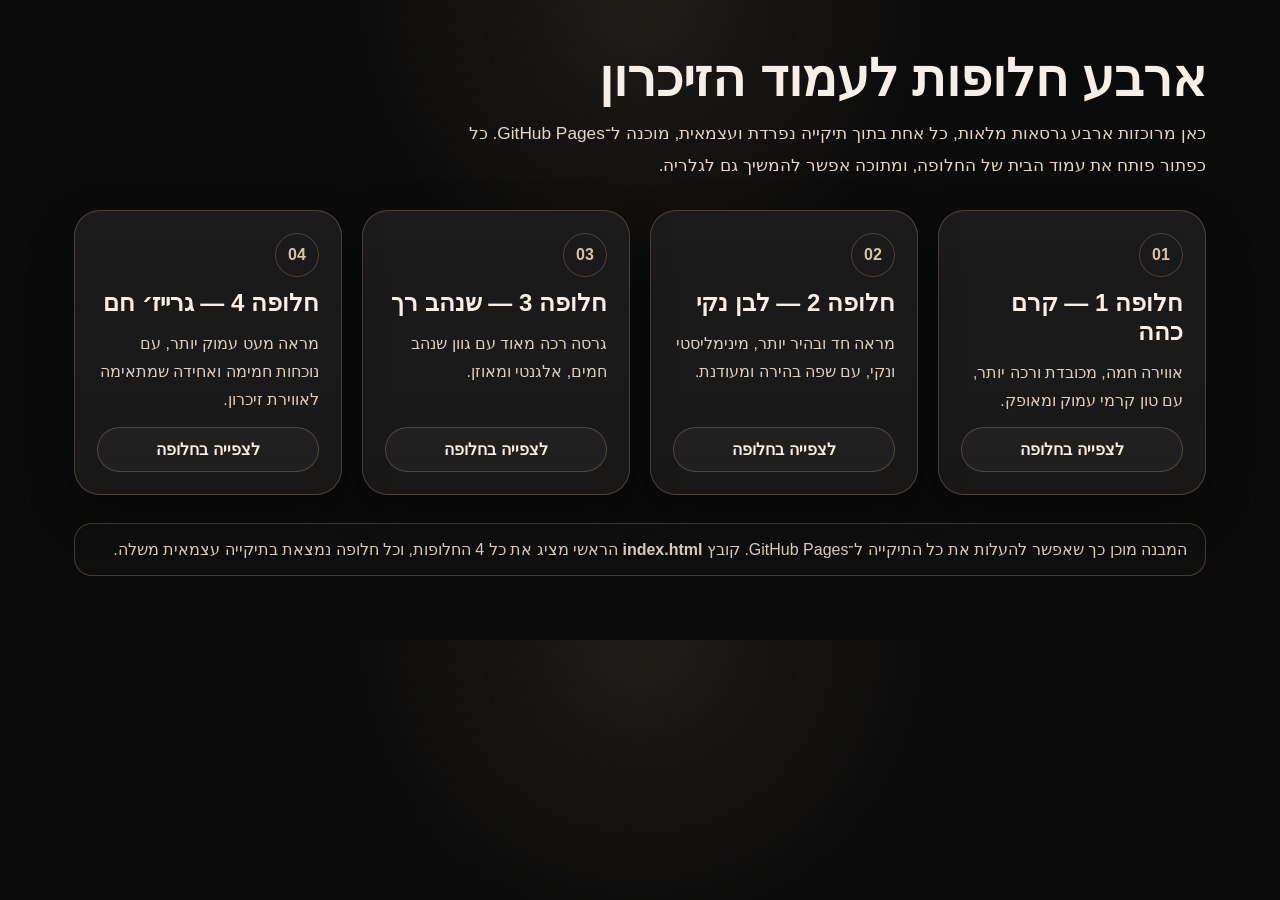
==== index.html @ 383883bc "Add files via upload" ====
<!doctype html>
<html lang="he" dir="rtl">
<head>
  <meta charset="utf-8" />
  <meta name="viewport" content="width=device-width, initial-scale=1" />
  <title>עמודי זיכרון — 4 חלופות</title>
  <style>
    :root{
      --bg:#0b0b0b; --panel:#141414; --panel2:#1b1b1b; --line:rgba(214,184,145,.26);
      --text:#f6efe7; --soft:#d8c3a8; --muted:#b7a58f;
    }
    *{box-sizing:border-box}
    body{margin:0;font-family:Assistant,Arial,sans-serif;background:radial-gradient(circle at top, rgba(214,184,145,.10), transparent 32%), var(--bg);color:var(--text)}
    .wrap{max-width:1180px;margin:0 auto;padding:48px 24px 64px}
    h1{margin:0 0 10px;font-size:clamp(2rem,4vw,3.35rem);font-weight:700}
    .lead{max-width:760px;color:#e5d8c8;font-size:1.08rem;line-height:1.85;margin:0 0 28px}
    .grid{display:grid;grid-template-columns:repeat(auto-fit,minmax(240px,1fr));gap:20px;margin-top:18px}
    .card{background:linear-gradient(180deg,rgba(255,255,255,.03),rgba(255,255,255,.015)),var(--panel);border:1px solid var(--line);border-radius:26px;padding:22px;display:flex;flex-direction:column;gap:12px;min-height:240px;box-shadow:0 18px 46px rgba(0,0,0,.3)}
    .num{inline-size:44px;block-size:44px;border-radius:50%;display:grid;place-items:center;border:1px solid var(--line);color:var(--soft);font-weight:700}
    .title{font-size:1.5rem;font-weight:700;line-height:1.2}
    .desc{color:#ddd0c0;line-height:1.8;font-size:.98rem;flex:1}
    .btn{display:inline-flex;align-items:center;justify-content:center;padding:12px 18px;border-radius:999px;border:1px solid var(--line);color:var(--text);text-decoration:none;background:rgba(255,255,255,.03);font-weight:700}
    .btn:hover{background:rgba(214,184,145,.08)}
    .note{margin-top:28px;padding:16px 18px;border:1px solid var(--line);border-radius:18px;color:#d9cab8;background:rgba(255,255,255,.02)}
  </style>
</head>
<body>
  <div class="wrap">
    <h1>ארבע חלופות לעמוד הזיכרון</h1>
    <p class="lead">כאן מרוכזות ארבע גרסאות מלאות, כל אחת בתוך תיקייה נפרדת ועצמאית, מוכנה ל־GitHub Pages. כל כפתור פותח את עמוד הבית של החלופה, ומתוכה אפשר להמשיך גם לגלריה.</p>
    <div class="grid">
      <article class="card">
        <div class="num">01</div>
        <div class="title">חלופה 1 — קרם כהה</div>
        <div class="desc">אווירה חמה, מכובדת ורכה יותר, עם טון קרמי עמוק ומאופק.</div>
        <a class="btn" href="option-1-dark-cream/index.html">לצפייה בחלופה</a>
      </article>
      <article class="card">
        <div class="num">02</div>
        <div class="title">חלופה 2 — לבן נקי</div>
        <div class="desc">מראה חד ובהיר יותר, מינימליסטי ונקי, עם שפה בהירה ומעודנת.</div>
        <a class="btn" href="option-2-clean-white/index.html">לצפייה בחלופה</a>
      </article>
      <article class="card">
        <div class="num">03</div>
        <div class="title">חלופה 3 — שנהב רך</div>
        <div class="desc">גרסה רכה מאוד עם גוון שנהב חמים, אלגנטי ומאוזן.</div>
        <a class="btn" href="option-3-soft-ivory/index.html">לצפייה בחלופה</a>
      </article>
      <article class="card">
        <div class="num">04</div>
        <div class="title">חלופה 4 — גרייז׳ חם</div>
        <div class="desc">מראה מעט עמוק יותר, עם נוכחות חמימה ואחידה שמתאימה לאווירת זיכרון.</div>
        <a class="btn" href="option-4-warm-greige/index.html">לצפייה בחלופה</a>
      </article>
    </div>
    <div class="note">המבנה מוכן כך שאפשר להעלות את כל התיקייה ל־GitHub Pages. קובץ <strong>index.html</strong> הראשי מציג את כל 4 החלופות, וכל חלופה נמצאת בתיקייה עצמאית משלה.</div>
  </div>
</body>
</html>
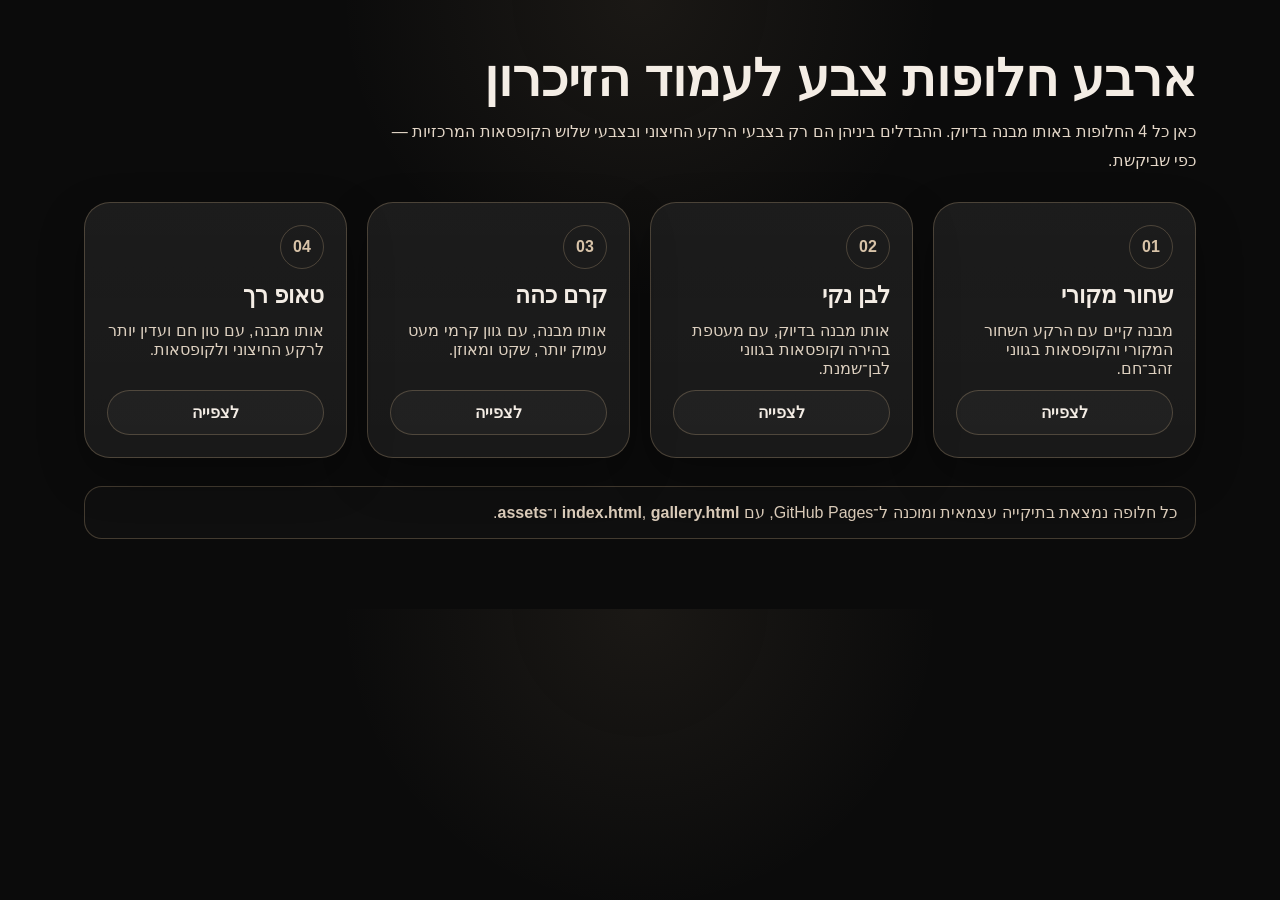
==== commit bc730c1c: "Add files via upload" ====
--- a/index.html
+++ b/index.html
@@ -3,58 +3,31 @@
 <head>
   <meta charset="utf-8" />
   <meta name="viewport" content="width=device-width, initial-scale=1" />
-  <title>עמודי זיכרון — 4 חלופות</title>
+  <title>4 חלופות צבע — עמוד זיכרון</title>
   <style>
-    :root{
-      --bg:#0b0b0b; --panel:#141414; --panel2:#1b1b1b; --line:rgba(214,184,145,.26);
-      --text:#f6efe7; --soft:#d8c3a8; --muted:#b7a58f;
-    }
-    *{box-sizing:border-box}
-    body{margin:0;font-family:Assistant,Arial,sans-serif;background:radial-gradient(circle at top, rgba(214,184,145,.10), transparent 32%), var(--bg);color:var(--text)}
-    .wrap{max-width:1180px;margin:0 auto;padding:48px 24px 64px}
-    h1{margin:0 0 10px;font-size:clamp(2rem,4vw,3.35rem);font-weight:700}
-    .lead{max-width:760px;color:#e5d8c8;font-size:1.08rem;line-height:1.85;margin:0 0 28px}
-    .grid{display:grid;grid-template-columns:repeat(auto-fit,minmax(240px,1fr));gap:20px;margin-top:18px}
-    .card{background:linear-gradient(180deg,rgba(255,255,255,.03),rgba(255,255,255,.015)),var(--panel);border:1px solid var(--line);border-radius:26px;padding:22px;display:flex;flex-direction:column;gap:12px;min-height:240px;box-shadow:0 18px 46px rgba(0,0,0,.3)}
-    .num{inline-size:44px;block-size:44px;border-radius:50%;display:grid;place-items:center;border:1px solid var(--line);color:var(--soft);font-weight:700}
-    .title{font-size:1.5rem;font-weight:700;line-height:1.2}
-    .desc{color:#ddd0c0;line-height:1.8;font-size:.98rem;flex:1}
-    .btn{display:inline-flex;align-items:center;justify-content:center;padding:12px 18px;border-radius:999px;border:1px solid var(--line);color:var(--text);text-decoration:none;background:rgba(255,255,255,.03);font-weight:700}
-    .btn:hover{background:rgba(214,184,145,.08)}
-    .note{margin-top:28px;padding:16px 18px;border:1px solid var(--line);border-radius:18px;color:#d9cab8;background:rgba(255,255,255,.02)}
+    :root{--bg:#0b0b0b;--panel:#151515;--line:rgba(214,184,145,.26);--text:#f4ede5;--soft:#d8c3a8}
+    *{box-sizing:border-box} body{margin:0;font-family:Assistant,Arial,sans-serif;background:radial-gradient(circle at top, rgba(214,184,145,.08), transparent 34%), var(--bg);color:var(--text)}
+    .wrap{max-width:1160px;margin:0 auto;padding:48px 24px 70px}
+    h1{margin:0 0 10px;font-size:clamp(2rem,4vw,3.4rem)}
+    p{line-height:1.8} .lead{max-width:820px;color:#e4d7c8;margin:0 0 26px}
+    .grid{display:grid;grid-template-columns:repeat(auto-fit,minmax(240px,1fr));gap:20px}
+    .card{background:linear-gradient(180deg,rgba(255,255,255,.03),rgba(255,255,255,.015)),var(--panel);border:1px solid var(--line);border-radius:26px;padding:22px;display:flex;flex-direction:column;gap:12px;min-height:250px;box-shadow:0 18px 46px rgba(0,0,0,.28)}
+    .num{inline-size:44px;block-size:44px;border-radius:50%;display:grid;place-items:center;border:1px solid var(--line);color:var(--soft);font-weight:800}
+    .title{font-size:1.45rem;font-weight:800}.desc{color:#ddd0c0;flex:1}.btn{display:inline-flex;justify-content:center;align-items:center;padding:12px 18px;border-radius:999px;border:1px solid var(--line);color:var(--text);text-decoration:none;background:rgba(255,255,255,.03);font-weight:800}.btn:hover{background:rgba(214,184,145,.08)}
+    .note{margin-top:28px;padding:16px 18px;border-radius:18px;border:1px solid var(--line);background:rgba(255,255,255,.02);color:#d9cab8}
   </style>
 </head>
 <body>
   <div class="wrap">
-    <h1>ארבע חלופות לעמוד הזיכרון</h1>
-    <p class="lead">כאן מרוכזות ארבע גרסאות מלאות, כל אחת בתוך תיקייה נפרדת ועצמאית, מוכנה ל־GitHub Pages. כל כפתור פותח את עמוד הבית של החלופה, ומתוכה אפשר להמשיך גם לגלריה.</p>
+    <h1>ארבע חלופות צבע לעמוד הזיכרון</h1>
+    <p class="lead">כאן כל 4 החלופות באותו מבנה בדיוק. ההבדלים ביניהן הם רק בצבעי הרקע החיצוני ובצבעי שלוש הקופסאות המרכזיות — כפי שביקשת.</p>
     <div class="grid">
-      <article class="card">
-        <div class="num">01</div>
-        <div class="title">חלופה 1 — קרם כהה</div>
-        <div class="desc">אווירה חמה, מכובדת ורכה יותר, עם טון קרמי עמוק ומאופק.</div>
-        <a class="btn" href="option-1-dark-cream/index.html">לצפייה בחלופה</a>
-      </article>
-      <article class="card">
-        <div class="num">02</div>
-        <div class="title">חלופה 2 — לבן נקי</div>
-        <div class="desc">מראה חד ובהיר יותר, מינימליסטי ונקי, עם שפה בהירה ומעודנת.</div>
-        <a class="btn" href="option-2-clean-white/index.html">לצפייה בחלופה</a>
-      </article>
-      <article class="card">
-        <div class="num">03</div>
-        <div class="title">חלופה 3 — שנהב רך</div>
-        <div class="desc">גרסה רכה מאוד עם גוון שנהב חמים, אלגנטי ומאוזן.</div>
-        <a class="btn" href="option-3-soft-ivory/index.html">לצפייה בחלופה</a>
-      </article>
-      <article class="card">
-        <div class="num">04</div>
-        <div class="title">חלופה 4 — גרייז׳ חם</div>
-        <div class="desc">מראה מעט עמוק יותר, עם נוכחות חמימה ואחידה שמתאימה לאווירת זיכרון.</div>
-        <a class="btn" href="option-4-warm-greige/index.html">לצפייה בחלופה</a>
-      </article>
+      <article class="card"><div class="num">01</div><div class="title">שחור מקורי</div><div class="desc">מבנה קיים עם הרקע השחור המקורי והקופסאות בגווני זהב־חם.</div><a class="btn" href="option-1-original-black/index.html">לצפייה</a></article>
+      <article class="card"><div class="num">02</div><div class="title">לבן נקי</div><div class="desc">אותו מבנה בדיוק, עם מעטפת בהירה וקופסאות בגווני לבן־שמנת.</div><a class="btn" href="option-2-clean-white/index.html">לצפייה</a></article>
+      <article class="card"><div class="num">03</div><div class="title">קרם כהה</div><div class="desc">אותו מבנה, עם גוון קרמי מעט עמוק יותר, שקט ומאוזן.</div><a class="btn" href="option-3-dark-cream/index.html">לצפייה</a></article>
+      <article class="card"><div class="num">04</div><div class="title">טאופ רך</div><div class="desc">אותו מבנה, עם טון חם ועדין יותר לרקע החיצוני ולקופסאות.</div><a class="btn" href="option-4-soft-taupe/index.html">לצפייה</a></article>
     </div>
-    <div class="note">המבנה מוכן כך שאפשר להעלות את כל התיקייה ל־GitHub Pages. קובץ <strong>index.html</strong> הראשי מציג את כל 4 החלופות, וכל חלופה נמצאת בתיקייה עצמאית משלה.</div>
+    <div class="note">כל חלופה נמצאת בתיקייה עצמאית ומוכנה ל־GitHub Pages, עם <strong>index.html</strong>, <strong>gallery.html</strong> ו־<strong>assets</strong>.</div>
   </div>
 </body>
 </html>
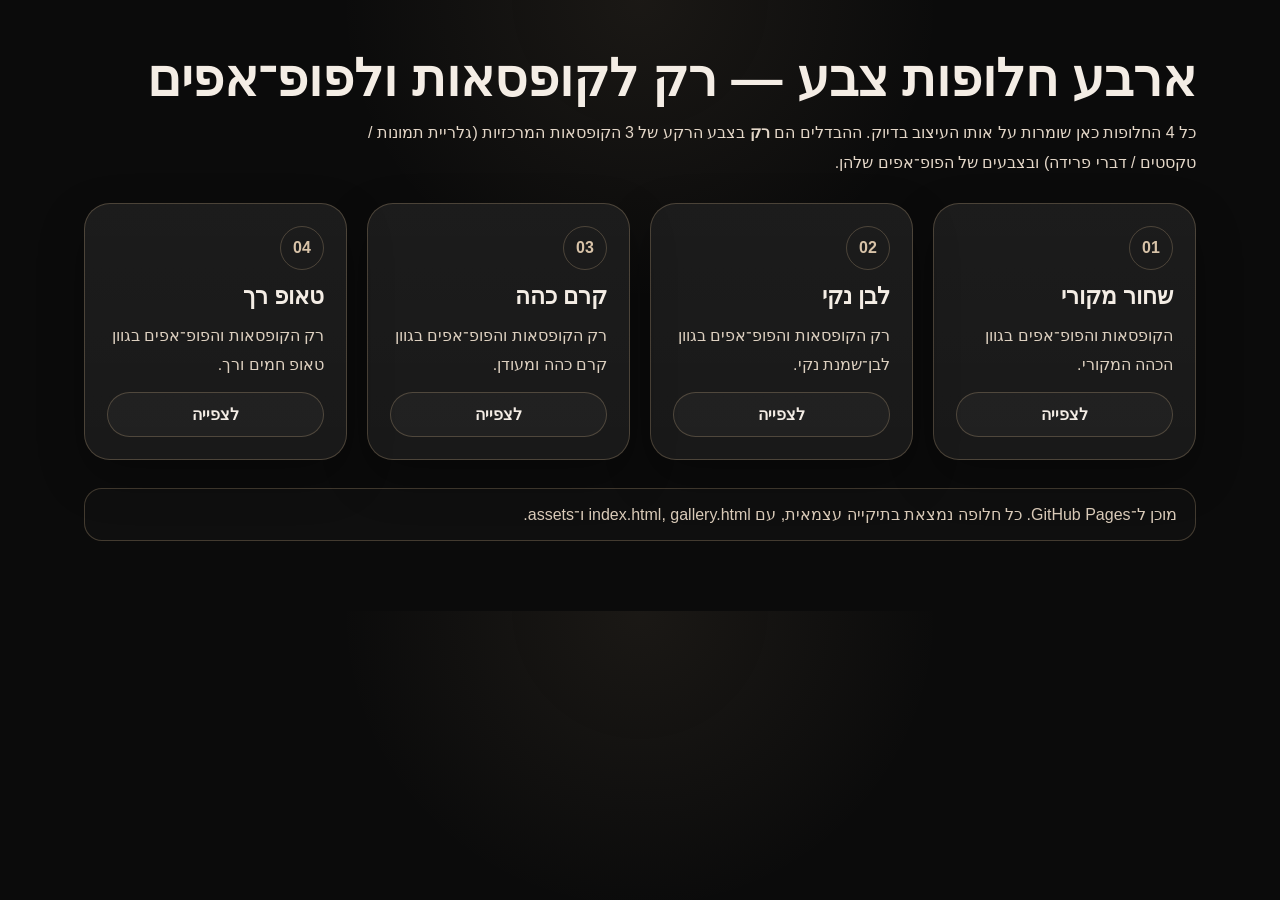
==== commit 9fc76d39: "Add files via upload" ====
--- a/index.html
+++ b/index.html
@@ -3,31 +3,31 @@
 <head>
   <meta charset="utf-8" />
   <meta name="viewport" content="width=device-width, initial-scale=1" />
-  <title>4 חלופות צבע — עמוד זיכרון</title>
+  <title>4 חלופות צבע — לקופסאות ולפופ־אפים בלבד</title>
   <style>
     :root{--bg:#0b0b0b;--panel:#151515;--line:rgba(214,184,145,.26);--text:#f4ede5;--soft:#d8c3a8}
     *{box-sizing:border-box} body{margin:0;font-family:Assistant,Arial,sans-serif;background:radial-gradient(circle at top, rgba(214,184,145,.08), transparent 34%), var(--bg);color:var(--text)}
     .wrap{max-width:1160px;margin:0 auto;padding:48px 24px 70px}
     h1{margin:0 0 10px;font-size:clamp(2rem,4vw,3.4rem)}
-    p{line-height:1.8} .lead{max-width:820px;color:#e4d7c8;margin:0 0 26px}
+    .lead{max-width:860px;color:#e4d7c8;line-height:1.85;margin:0 0 26px}
     .grid{display:grid;grid-template-columns:repeat(auto-fit,minmax(240px,1fr));gap:20px}
     .card{background:linear-gradient(180deg,rgba(255,255,255,.03),rgba(255,255,255,.015)),var(--panel);border:1px solid var(--line);border-radius:26px;padding:22px;display:flex;flex-direction:column;gap:12px;min-height:250px;box-shadow:0 18px 46px rgba(0,0,0,.28)}
     .num{inline-size:44px;block-size:44px;border-radius:50%;display:grid;place-items:center;border:1px solid var(--line);color:var(--soft);font-weight:800}
-    .title{font-size:1.45rem;font-weight:800}.desc{color:#ddd0c0;flex:1}.btn{display:inline-flex;justify-content:center;align-items:center;padding:12px 18px;border-radius:999px;border:1px solid var(--line);color:var(--text);text-decoration:none;background:rgba(255,255,255,.03);font-weight:800}.btn:hover{background:rgba(214,184,145,.08)}
+    .title{font-size:1.45rem;font-weight:800}.desc{color:#ddd0c0;flex:1;line-height:1.8}.btn{display:inline-flex;justify-content:center;align-items:center;padding:12px 18px;border-radius:999px;border:1px solid var(--line);color:var(--text);text-decoration:none;background:rgba(255,255,255,.03);font-weight:800}.btn:hover{background:rgba(214,184,145,.08)}
     .note{margin-top:28px;padding:16px 18px;border-radius:18px;border:1px solid var(--line);background:rgba(255,255,255,.02);color:#d9cab8}
   </style>
 </head>
 <body>
   <div class="wrap">
-    <h1>ארבע חלופות צבע לעמוד הזיכרון</h1>
-    <p class="lead">כאן כל 4 החלופות באותו מבנה בדיוק. ההבדלים ביניהן הם רק בצבעי הרקע החיצוני ובצבעי שלוש הקופסאות המרכזיות — כפי שביקשת.</p>
+    <h1>ארבע חלופות צבע — רק לקופסאות ולפופ־אפים</h1>
+    <p class="lead">כל 4 החלופות כאן שומרות על אותו העיצוב בדיוק. ההבדלים הם <strong>רק</strong> בצבע הרקע של 3 הקופסאות המרכזיות (גלריית תמונות / טקסטים / דברי פרידה) ובצבעים של הפופ־אפים שלהן.</p>
     <div class="grid">
-      <article class="card"><div class="num">01</div><div class="title">שחור מקורי</div><div class="desc">מבנה קיים עם הרקע השחור המקורי והקופסאות בגווני זהב־חם.</div><a class="btn" href="option-1-original-black/index.html">לצפייה</a></article>
-      <article class="card"><div class="num">02</div><div class="title">לבן נקי</div><div class="desc">אותו מבנה בדיוק, עם מעטפת בהירה וקופסאות בגווני לבן־שמנת.</div><a class="btn" href="option-2-clean-white/index.html">לצפייה</a></article>
-      <article class="card"><div class="num">03</div><div class="title">קרם כהה</div><div class="desc">אותו מבנה, עם גוון קרמי מעט עמוק יותר, שקט ומאוזן.</div><a class="btn" href="option-3-dark-cream/index.html">לצפייה</a></article>
-      <article class="card"><div class="num">04</div><div class="title">טאופ רך</div><div class="desc">אותו מבנה, עם טון חם ועדין יותר לרקע החיצוני ולקופסאות.</div><a class="btn" href="option-4-soft-taupe/index.html">לצפייה</a></article>
+      <article class="card"><div class="num">01</div><div class="title">שחור מקורי</div><div class="desc">הקופסאות והפופ־אפים בגוון הכהה המקורי.</div><a class="btn" href="option-1-original-black/index.html">לצפייה</a></article>
+      <article class="card"><div class="num">02</div><div class="title">לבן נקי</div><div class="desc">רק הקופסאות והפופ־אפים בגוון לבן־שמנת נקי.</div><a class="btn" href="option-2-clean-white/index.html">לצפייה</a></article>
+      <article class="card"><div class="num">03</div><div class="title">קרם כהה</div><div class="desc">רק הקופסאות והפופ־אפים בגוון קרם כהה ומעודן.</div><a class="btn" href="option-3-dark-cream/index.html">לצפייה</a></article>
+      <article class="card"><div class="num">04</div><div class="title">טאופ רך</div><div class="desc">רק הקופסאות והפופ־אפים בגוון טאופ חמים ורך.</div><a class="btn" href="option-4-soft-taupe/index.html">לצפייה</a></article>
     </div>
-    <div class="note">כל חלופה נמצאת בתיקייה עצמאית ומוכנה ל־GitHub Pages, עם <strong>index.html</strong>, <strong>gallery.html</strong> ו־<strong>assets</strong>.</div>
+    <div class="note">מוכן ל־GitHub Pages. כל חלופה נמצאת בתיקייה עצמאית, עם index.html, gallery.html ו־assets.</div>
   </div>
 </body>
 </html>
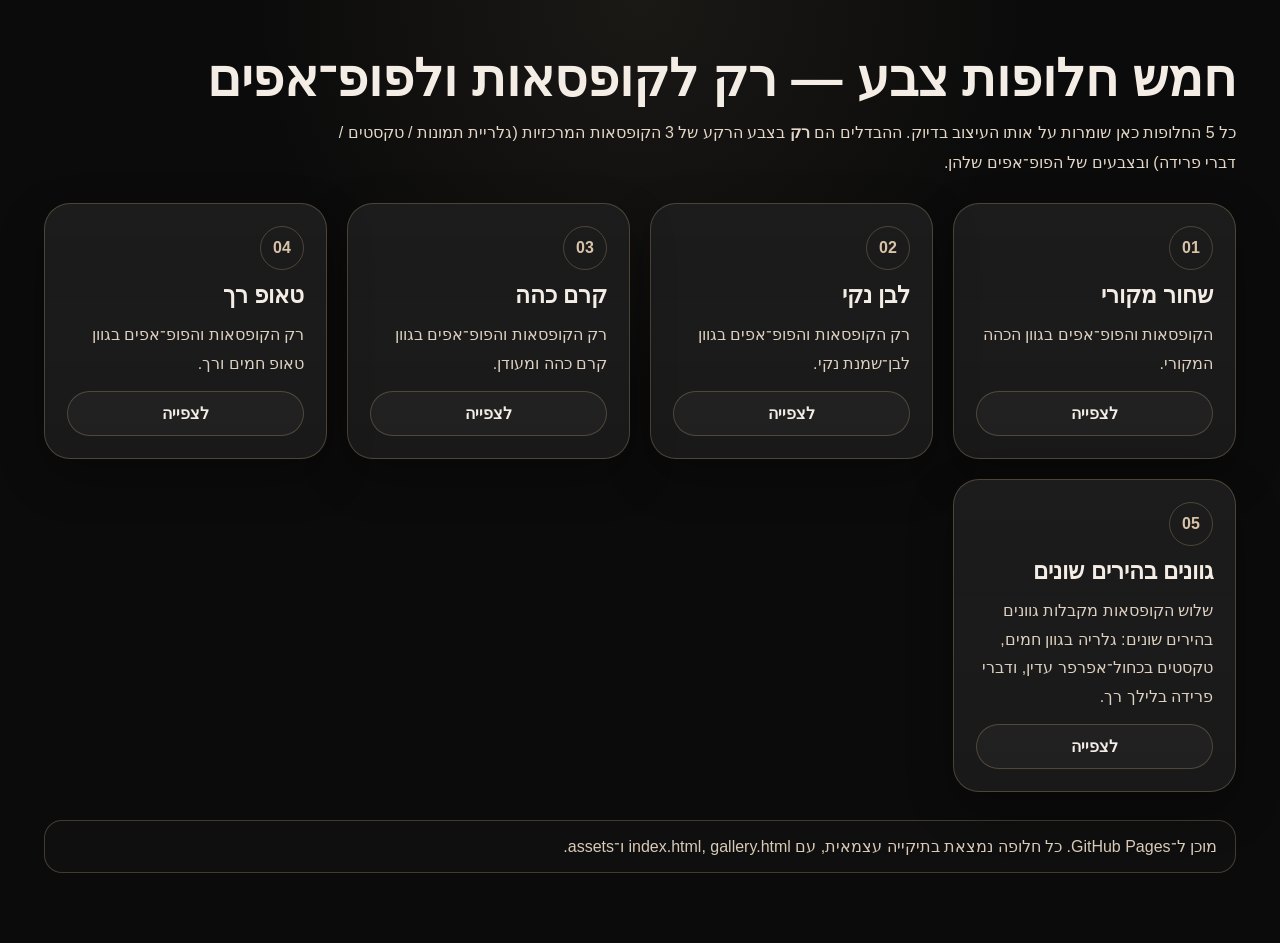
==== commit 823cf7bd: "Add files via upload" ====
--- a/index.html
+++ b/index.html
@@ -3,29 +3,30 @@
 <head>
   <meta charset="utf-8" />
   <meta name="viewport" content="width=device-width, initial-scale=1" />
-  <title>4 חלופות צבע — לקופסאות ולפופ־אפים בלבד</title>
+  <title>5 חלופות צבע — לקופסאות ולפופ־אפים בלבד</title>
   <style>
     :root{--bg:#0b0b0b;--panel:#151515;--line:rgba(214,184,145,.26);--text:#f4ede5;--soft:#d8c3a8}
     *{box-sizing:border-box} body{margin:0;font-family:Assistant,Arial,sans-serif;background:radial-gradient(circle at top, rgba(214,184,145,.08), transparent 34%), var(--bg);color:var(--text)}
-    .wrap{max-width:1160px;margin:0 auto;padding:48px 24px 70px}
+    .wrap{max-width:1240px;margin:0 auto;padding:48px 24px 70px}
     h1{margin:0 0 10px;font-size:clamp(2rem,4vw,3.4rem)}
-    .lead{max-width:860px;color:#e4d7c8;line-height:1.85;margin:0 0 26px}
-    .grid{display:grid;grid-template-columns:repeat(auto-fit,minmax(240px,1fr));gap:20px}
+    .lead{max-width:900px;color:#e4d7c8;line-height:1.85;margin:0 0 26px}
+    .grid{display:grid;grid-template-columns:repeat(auto-fit,minmax(230px,1fr));gap:20px}
     .card{background:linear-gradient(180deg,rgba(255,255,255,.03),rgba(255,255,255,.015)),var(--panel);border:1px solid var(--line);border-radius:26px;padding:22px;display:flex;flex-direction:column;gap:12px;min-height:250px;box-shadow:0 18px 46px rgba(0,0,0,.28)}
     .num{inline-size:44px;block-size:44px;border-radius:50%;display:grid;place-items:center;border:1px solid var(--line);color:var(--soft);font-weight:800}
-    .title{font-size:1.45rem;font-weight:800}.desc{color:#ddd0c0;flex:1;line-height:1.8}.btn{display:inline-flex;justify-content:center;align-items:center;padding:12px 18px;border-radius:999px;border:1px solid var(--line);color:var(--text);text-decoration:none;background:rgba(255,255,255,.03);font-weight:800}.btn:hover{background:rgba(214,184,145,.08)}
+    .title{font-size:1.42rem;font-weight:800}.desc{color:#ddd0c0;flex:1;line-height:1.8}.btn{display:inline-flex;justify-content:center;align-items:center;padding:12px 18px;border-radius:999px;border:1px solid var(--line);color:var(--text);text-decoration:none;background:rgba(255,255,255,.03);font-weight:800}.btn:hover{background:rgba(214,184,145,.08)}
     .note{margin-top:28px;padding:16px 18px;border-radius:18px;border:1px solid var(--line);background:rgba(255,255,255,.02);color:#d9cab8}
   </style>
 </head>
 <body>
   <div class="wrap">
-    <h1>ארבע חלופות צבע — רק לקופסאות ולפופ־אפים</h1>
-    <p class="lead">כל 4 החלופות כאן שומרות על אותו העיצוב בדיוק. ההבדלים הם <strong>רק</strong> בצבע הרקע של 3 הקופסאות המרכזיות (גלריית תמונות / טקסטים / דברי פרידה) ובצבעים של הפופ־אפים שלהן.</p>
+    <h1>חמש חלופות צבע — רק לקופסאות ולפופ־אפים</h1>
+    <p class="lead">כל 5 החלופות כאן שומרות על אותו העיצוב בדיוק. ההבדלים הם <strong>רק</strong> בצבע הרקע של 3 הקופסאות המרכזיות (גלריית תמונות / טקסטים / דברי פרידה) ובצבעים של הפופ־אפים שלהן.</p>
     <div class="grid">
       <article class="card"><div class="num">01</div><div class="title">שחור מקורי</div><div class="desc">הקופסאות והפופ־אפים בגוון הכהה המקורי.</div><a class="btn" href="option-1-original-black/index.html">לצפייה</a></article>
       <article class="card"><div class="num">02</div><div class="title">לבן נקי</div><div class="desc">רק הקופסאות והפופ־אפים בגוון לבן־שמנת נקי.</div><a class="btn" href="option-2-clean-white/index.html">לצפייה</a></article>
       <article class="card"><div class="num">03</div><div class="title">קרם כהה</div><div class="desc">רק הקופסאות והפופ־אפים בגוון קרם כהה ומעודן.</div><a class="btn" href="option-3-dark-cream/index.html">לצפייה</a></article>
       <article class="card"><div class="num">04</div><div class="title">טאופ רך</div><div class="desc">רק הקופסאות והפופ־אפים בגוון טאופ חמים ורך.</div><a class="btn" href="option-4-soft-taupe/index.html">לצפייה</a></article>
+      <article class="card"><div class="num">05</div><div class="title">גוונים בהירים שונים</div><div class="desc">שלוש הקופסאות מקבלות גוונים בהירים שונים: גלריה בגוון חמים, טקסטים בכחול־אפרפר עדין, ודברי פרידה בלילך רך.</div><a class="btn" href="option-5-light-mixed-boxes/index.html">לצפייה</a></article>
     </div>
     <div class="note">מוכן ל־GitHub Pages. כל חלופה נמצאת בתיקייה עצמאית, עם index.html, gallery.html ו־assets.</div>
   </div>
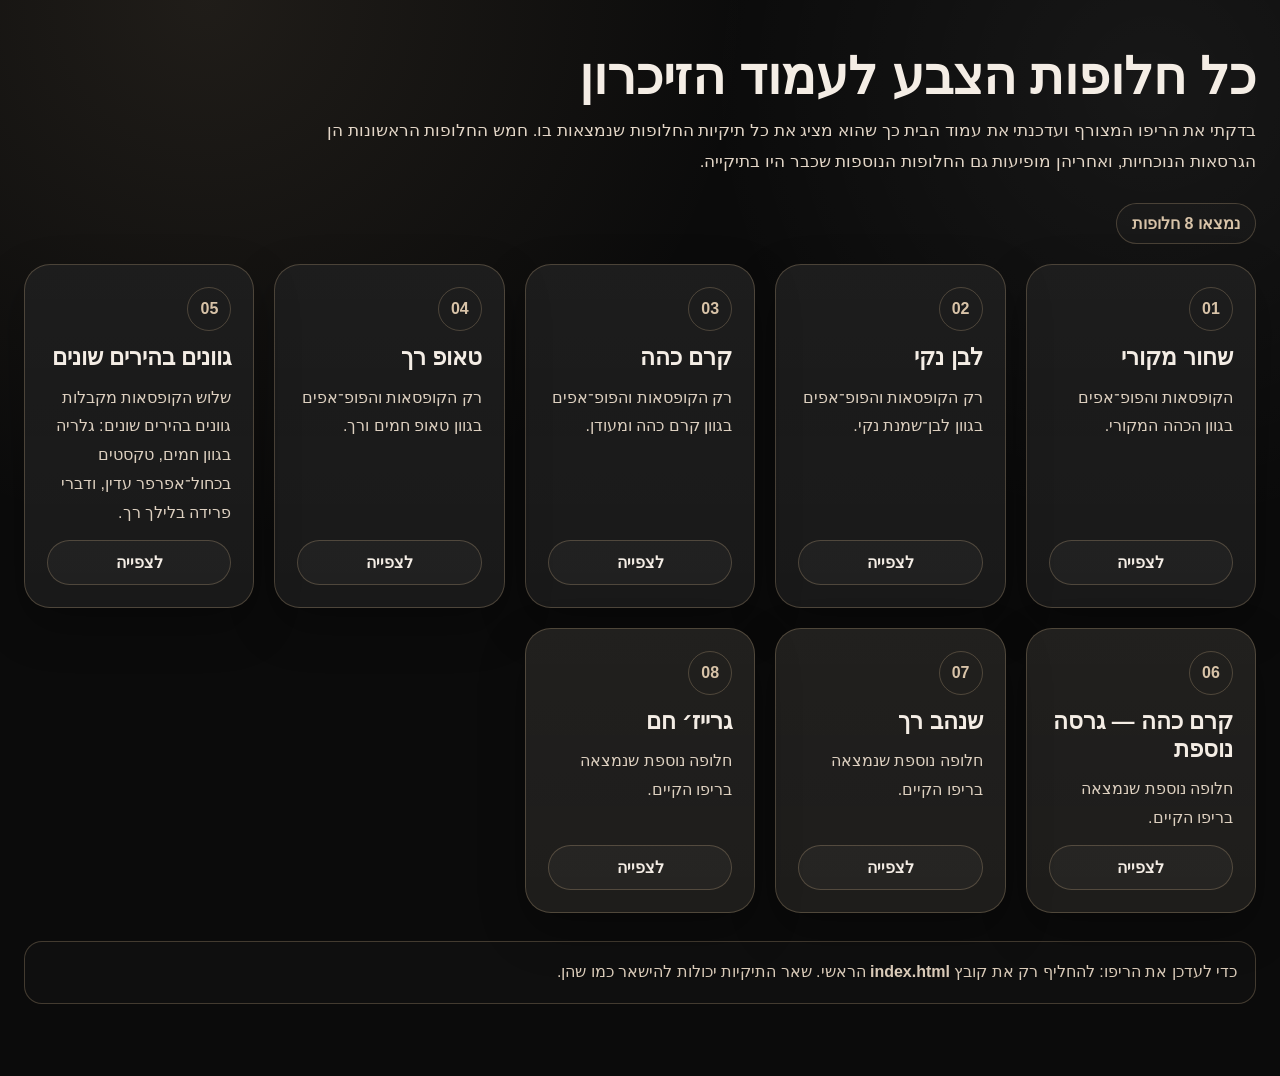
==== commit c4a052f7: "Add files via upload" ====
--- a/index.html
+++ b/index.html
@@ -3,32 +3,183 @@
 <head>
   <meta charset="utf-8" />
   <meta name="viewport" content="width=device-width, initial-scale=1" />
-  <title>5 חלופות צבע — לקופסאות ולפופ־אפים בלבד</title>
+  <title>כל חלופות הצבע — עמוד זיכרון</title>
   <style>
-    :root{--bg:#0b0b0b;--panel:#151515;--line:rgba(214,184,145,.26);--text:#f4ede5;--soft:#d8c3a8}
-    *{box-sizing:border-box} body{margin:0;font-family:Assistant,Arial,sans-serif;background:radial-gradient(circle at top, rgba(214,184,145,.08), transparent 34%), var(--bg);color:var(--text)}
-    .wrap{max-width:1240px;margin:0 auto;padding:48px 24px 70px}
-    h1{margin:0 0 10px;font-size:clamp(2rem,4vw,3.4rem)}
-    .lead{max-width:900px;color:#e4d7c8;line-height:1.85;margin:0 0 26px}
-    .grid{display:grid;grid-template-columns:repeat(auto-fit,minmax(230px,1fr));gap:20px}
-    .card{background:linear-gradient(180deg,rgba(255,255,255,.03),rgba(255,255,255,.015)),var(--panel);border:1px solid var(--line);border-radius:26px;padding:22px;display:flex;flex-direction:column;gap:12px;min-height:250px;box-shadow:0 18px 46px rgba(0,0,0,.28)}
-    .num{inline-size:44px;block-size:44px;border-radius:50%;display:grid;place-items:center;border:1px solid var(--line);color:var(--soft);font-weight:800}
-    .title{font-size:1.42rem;font-weight:800}.desc{color:#ddd0c0;flex:1;line-height:1.8}.btn{display:inline-flex;justify-content:center;align-items:center;padding:12px 18px;border-radius:999px;border:1px solid var(--line);color:var(--text);text-decoration:none;background:rgba(255,255,255,.03);font-weight:800}.btn:hover{background:rgba(214,184,145,.08)}
-    .note{margin-top:28px;padding:16px 18px;border-radius:18px;border:1px solid var(--line);background:rgba(255,255,255,.02);color:#d9cab8}
+    :root {
+      --bg:#0b0b0b;
+      --panel:#151515;
+      --panel2:#1b1a18;
+      --line:rgba(214,184,145,.26);
+      --text:#f4ede5;
+      --soft:#d8c3a8;
+      --muted:#bba995;
+    }
+    * { box-sizing:border-box; }
+    html { scroll-behavior:smooth; }
+    body {
+      margin:0;
+      font-family:Assistant, Arial, sans-serif;
+      background:
+        radial-gradient(circle at 16% 0%, rgba(214,184,145,.10), transparent 34rem),
+        radial-gradient(circle at 90% 8%, rgba(255,255,255,.05), transparent 28rem),
+        var(--bg);
+      color:var(--text);
+    }
+    .wrap {
+      max-width:1280px;
+      margin:0 auto;
+      padding:48px 24px 72px;
+    }
+    h1 {
+      margin:0 0 10px;
+      font-size:clamp(2rem,4vw,3.4rem);
+      line-height:1.12;
+      font-weight:850;
+    }
+    .lead {
+      max-width:940px;
+      color:#e4d7c8;
+      line-height:1.85;
+      margin:0 0 26px;
+      font-size:1.05rem;
+    }
+    .count {
+      display:inline-flex;
+      align-items:center;
+      gap:.45rem;
+      margin:0 0 20px;
+      padding:.62rem .95rem;
+      border:1px solid var(--line);
+      border-radius:999px;
+      color:var(--soft);
+      background:rgba(255,255,255,.025);
+      font-weight:800;
+    }
+    .grid {
+      display:grid;
+      grid-template-columns:repeat(auto-fit,minmax(230px,1fr));
+      gap:20px;
+      align-items:stretch;
+    }
+    .card {
+      background:
+        linear-gradient(180deg,rgba(255,255,255,.035),rgba(255,255,255,.015)),
+        var(--panel);
+      border:1px solid var(--line);
+      border-radius:26px;
+      padding:22px;
+      display:flex;
+      flex-direction:column;
+      gap:12px;
+      min-height:250px;
+      box-shadow:0 18px 46px rgba(0,0,0,.28);
+    }
+    .old-card {
+      background:
+        linear-gradient(180deg,rgba(255,255,255,.028),rgba(255,255,255,.012)),
+        var(--panel2);
+    }
+    .num {
+      inline-size:44px;
+      block-size:44px;
+      border-radius:50%;
+      display:grid;
+      place-items:center;
+      border:1px solid var(--line);
+      color:var(--soft);
+      font-weight:850;
+      direction:ltr;
+    }
+    .title {
+      font-size:1.42rem;
+      line-height:1.25;
+      font-weight:850;
+    }
+    .desc {
+      color:#ddd0c0;
+      flex:1;
+      line-height:1.8;
+    }
+    .btn {
+      display:inline-flex;
+      justify-content:center;
+      align-items:center;
+      padding:12px 18px;
+      border-radius:999px;
+      border:1px solid var(--line);
+      color:var(--text);
+      text-decoration:none;
+      background:rgba(255,255,255,.03);
+      font-weight:850;
+    }
+    .btn:hover { background:rgba(214,184,145,.08); }
+    .note {
+      margin-top:28px;
+      padding:16px 18px;
+      border-radius:18px;
+      border:1px solid var(--line);
+      background:rgba(255,255,255,.02);
+      color:#d9cab8;
+      line-height:1.8;
+    }
   </style>
 </head>
 <body>
   <div class="wrap">
-    <h1>חמש חלופות צבע — רק לקופסאות ולפופ־אפים</h1>
-    <p class="lead">כל 5 החלופות כאן שומרות על אותו העיצוב בדיוק. ההבדלים הם <strong>רק</strong> בצבע הרקע של 3 הקופסאות המרכזיות (גלריית תמונות / טקסטים / דברי פרידה) ובצבעים של הפופ־אפים שלהן.</p>
+    <h1>כל חלופות הצבע לעמוד הזיכרון</h1>
+    <p class="lead">בדקתי את הריפו המצורף ועדכנתי את עמוד הבית כך שהוא מציג את כל תיקיות החלופות שנמצאות בו. חמש החלופות הראשונות הן הגרסאות הנוכחיות, ואחריהן מופיעות גם החלופות הנוספות שכבר היו בתיקייה.</p>
+    <div class="count">נמצאו 8 חלופות</div>
     <div class="grid">
-      <article class="card"><div class="num">01</div><div class="title">שחור מקורי</div><div class="desc">הקופסאות והפופ־אפים בגוון הכהה המקורי.</div><a class="btn" href="option-1-original-black/index.html">לצפייה</a></article>
-      <article class="card"><div class="num">02</div><div class="title">לבן נקי</div><div class="desc">רק הקופסאות והפופ־אפים בגוון לבן־שמנת נקי.</div><a class="btn" href="option-2-clean-white/index.html">לצפייה</a></article>
-      <article class="card"><div class="num">03</div><div class="title">קרם כהה</div><div class="desc">רק הקופסאות והפופ־אפים בגוון קרם כהה ומעודן.</div><a class="btn" href="option-3-dark-cream/index.html">לצפייה</a></article>
-      <article class="card"><div class="num">04</div><div class="title">טאופ רך</div><div class="desc">רק הקופסאות והפופ־אפים בגוון טאופ חמים ורך.</div><a class="btn" href="option-4-soft-taupe/index.html">לצפייה</a></article>
-      <article class="card"><div class="num">05</div><div class="title">גוונים בהירים שונים</div><div class="desc">שלוש הקופסאות מקבלות גוונים בהירים שונים: גלריה בגוון חמים, טקסטים בכחול־אפרפר עדין, ודברי פרידה בלילך רך.</div><a class="btn" href="option-5-light-mixed-boxes/index.html">לצפייה</a></article>
+      <article class="card">
+        <div class="num">01</div>
+        <div class="title">שחור מקורי</div>
+        <div class="desc">הקופסאות והפופ־אפים בגוון הכהה המקורי.</div>
+        <a class="btn" href="option-1-original-black/index.html">לצפייה</a>
+      </article>
+      <article class="card">
+        <div class="num">02</div>
+        <div class="title">לבן נקי</div>
+        <div class="desc">רק הקופסאות והפופ־אפים בגוון לבן־שמנת נקי.</div>
+        <a class="btn" href="option-2-clean-white/index.html">לצפייה</a>
+      </article>
+      <article class="card">
+        <div class="num">03</div>
+        <div class="title">קרם כהה</div>
+        <div class="desc">רק הקופסאות והפופ־אפים בגוון קרם כהה ומעודן.</div>
+        <a class="btn" href="option-3-dark-cream/index.html">לצפייה</a>
+      </article>
+      <article class="card">
+        <div class="num">04</div>
+        <div class="title">טאופ רך</div>
+        <div class="desc">רק הקופסאות והפופ־אפים בגוון טאופ חמים ורך.</div>
+        <a class="btn" href="option-4-soft-taupe/index.html">לצפייה</a>
+      </article>
+      <article class="card">
+        <div class="num">05</div>
+        <div class="title">גוונים בהירים שונים</div>
+        <div class="desc">שלוש הקופסאות מקבלות גוונים בהירים שונים: גלריה בגוון חמים, טקסטים בכחול־אפרפר עדין, ודברי פרידה בלילך רך.</div>
+        <a class="btn" href="option-5-light-mixed-boxes/index.html">לצפייה</a>
+      </article>
+      <article class="card old-card">
+        <div class="num">06</div>
+        <div class="title">קרם כהה — גרסה נוספת</div>
+        <div class="desc">חלופה נוספת שנמצאה בריפו הקיים.</div>
+        <a class="btn" href="option-1-dark-cream/index.html">לצפייה</a>
+      </article>
+      <article class="card old-card">
+        <div class="num">07</div>
+        <div class="title">שנהב רך</div>
+        <div class="desc">חלופה נוספת שנמצאה בריפו הקיים.</div>
+        <a class="btn" href="option-3-soft-ivory/index.html">לצפייה</a>
+      </article>
+      <article class="card old-card">
+        <div class="num">08</div>
+        <div class="title">גרייז׳ חם</div>
+        <div class="desc">חלופה נוספת שנמצאה בריפו הקיים.</div>
+        <a class="btn" href="option-4-warm-greige/index.html">לצפייה</a>
+      </article>
     </div>
-    <div class="note">מוכן ל־GitHub Pages. כל חלופה נמצאת בתיקייה עצמאית, עם index.html, gallery.html ו־assets.</div>
+    <div class="note">כדי לעדכן את הריפו: להחליף רק את קובץ <strong>index.html</strong> הראשי. שאר התיקיות יכולות להישאר כמו שהן.</div>
   </div>
 </body>
-</html>+</html>
